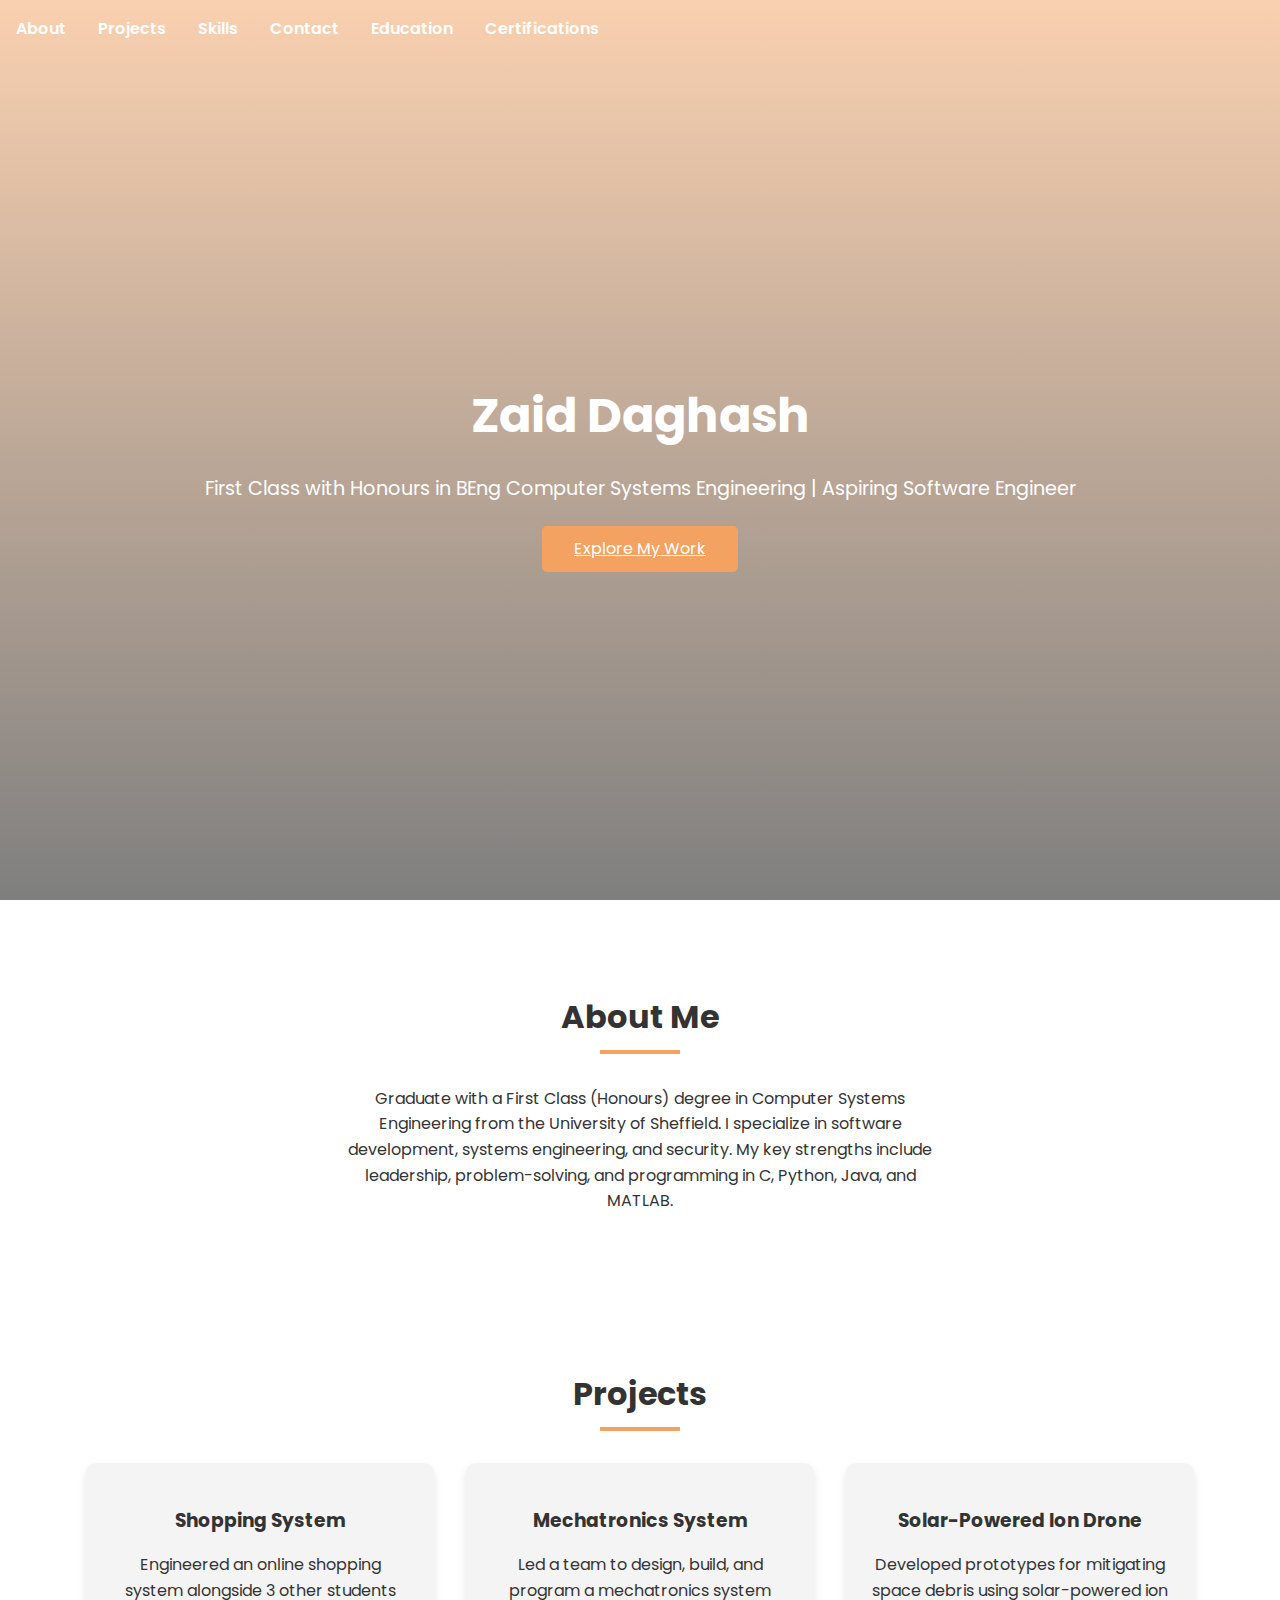
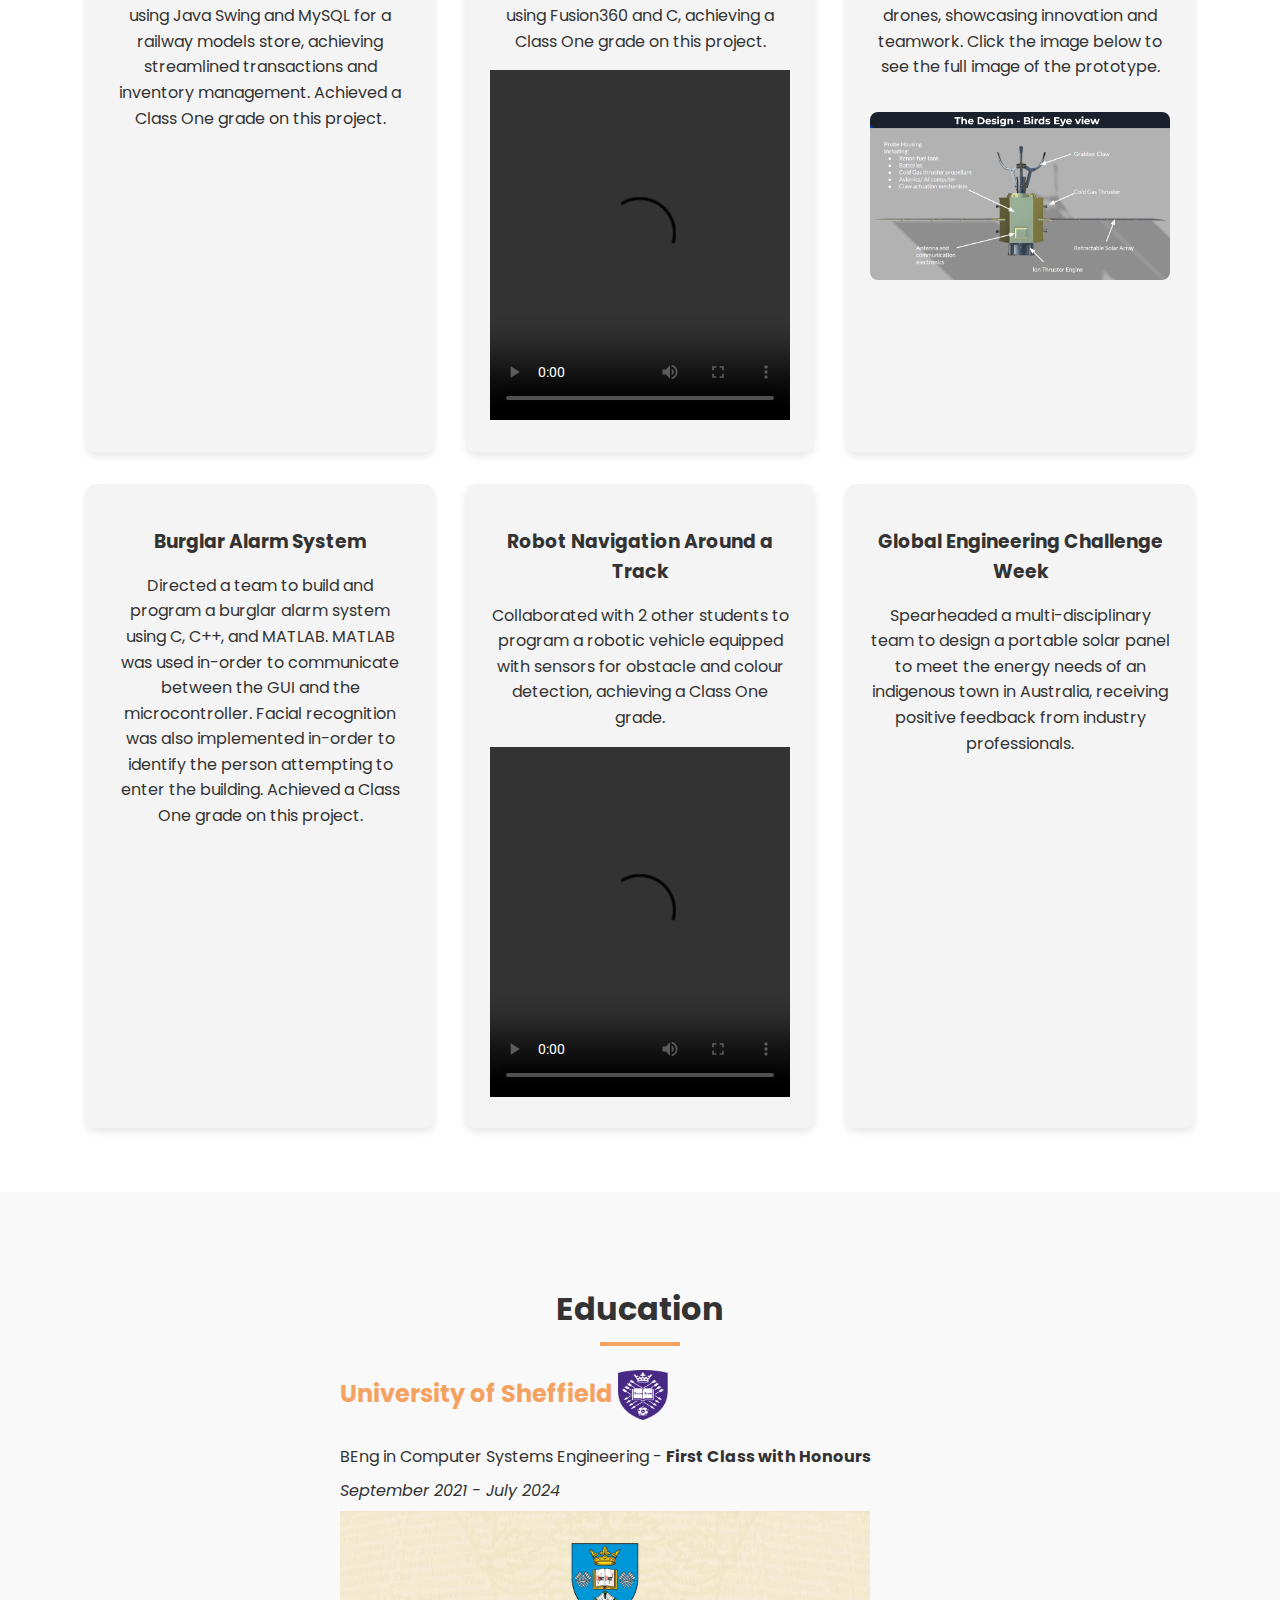
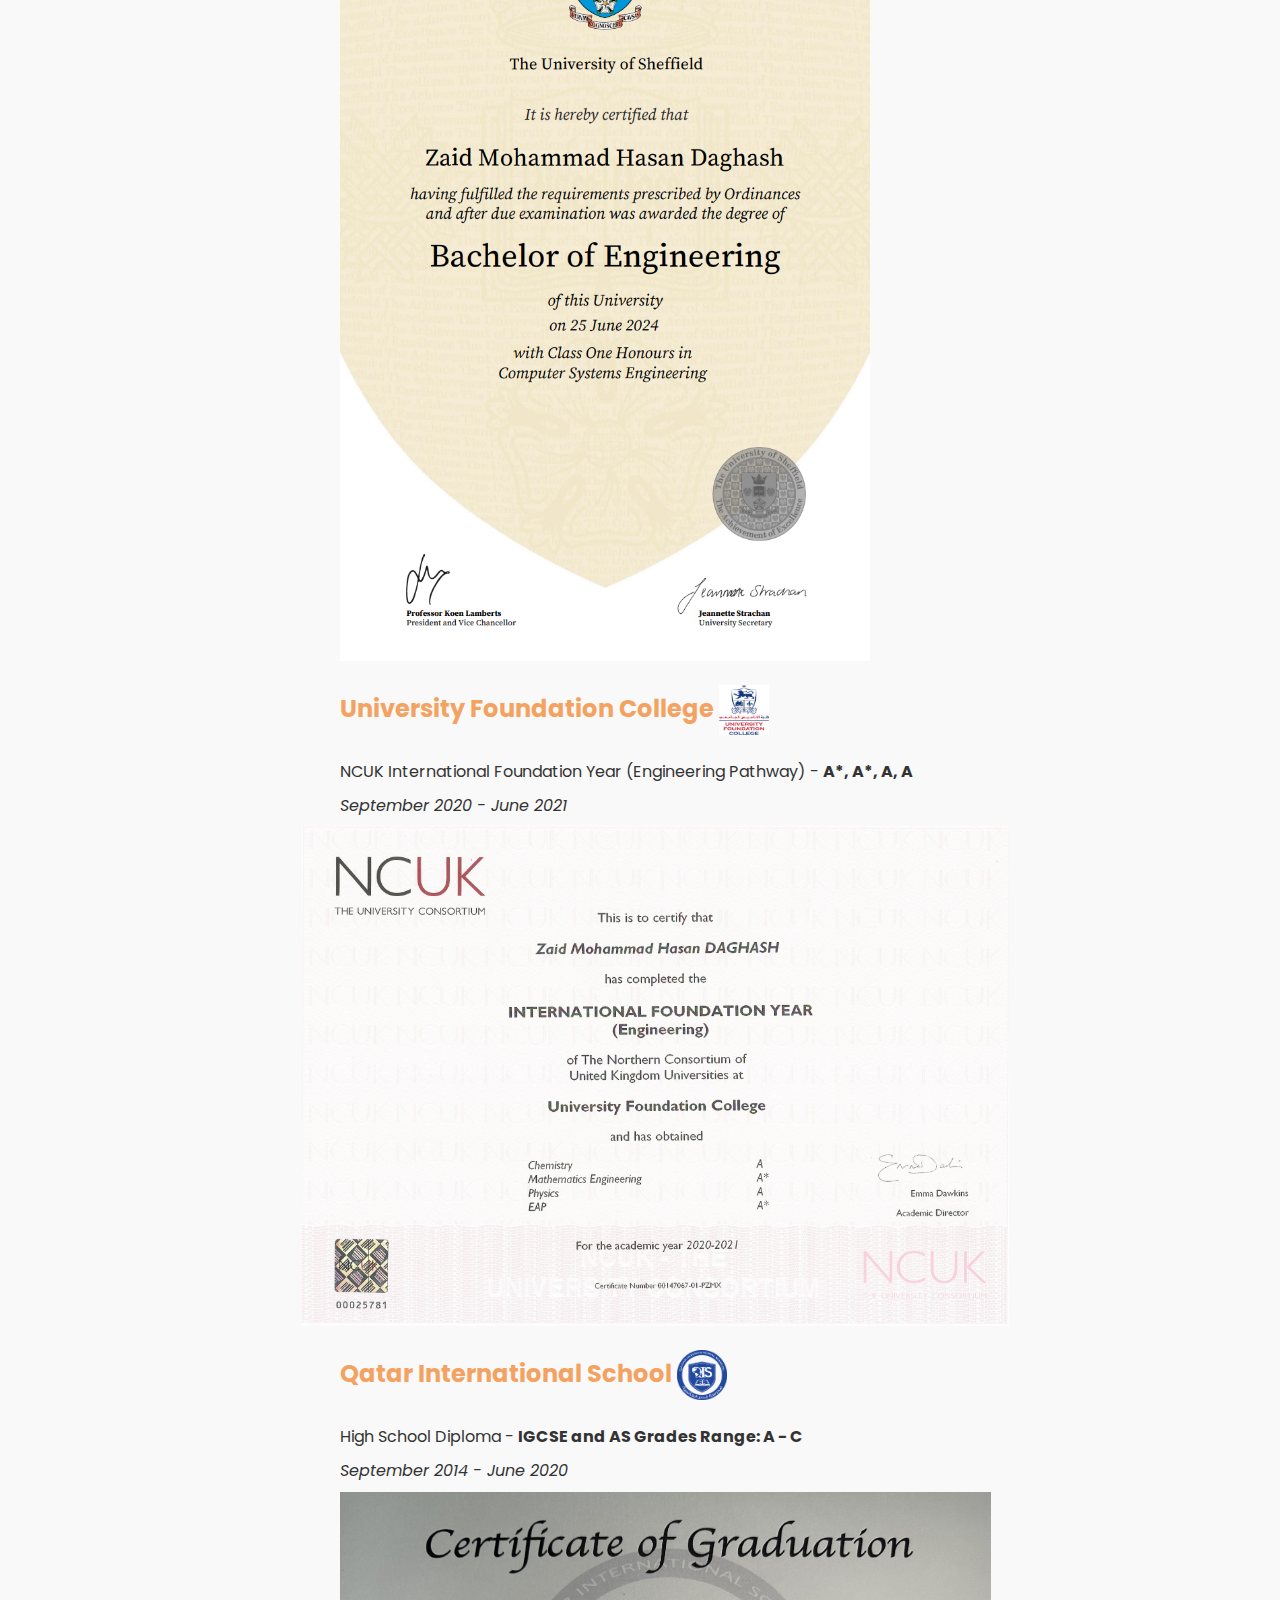
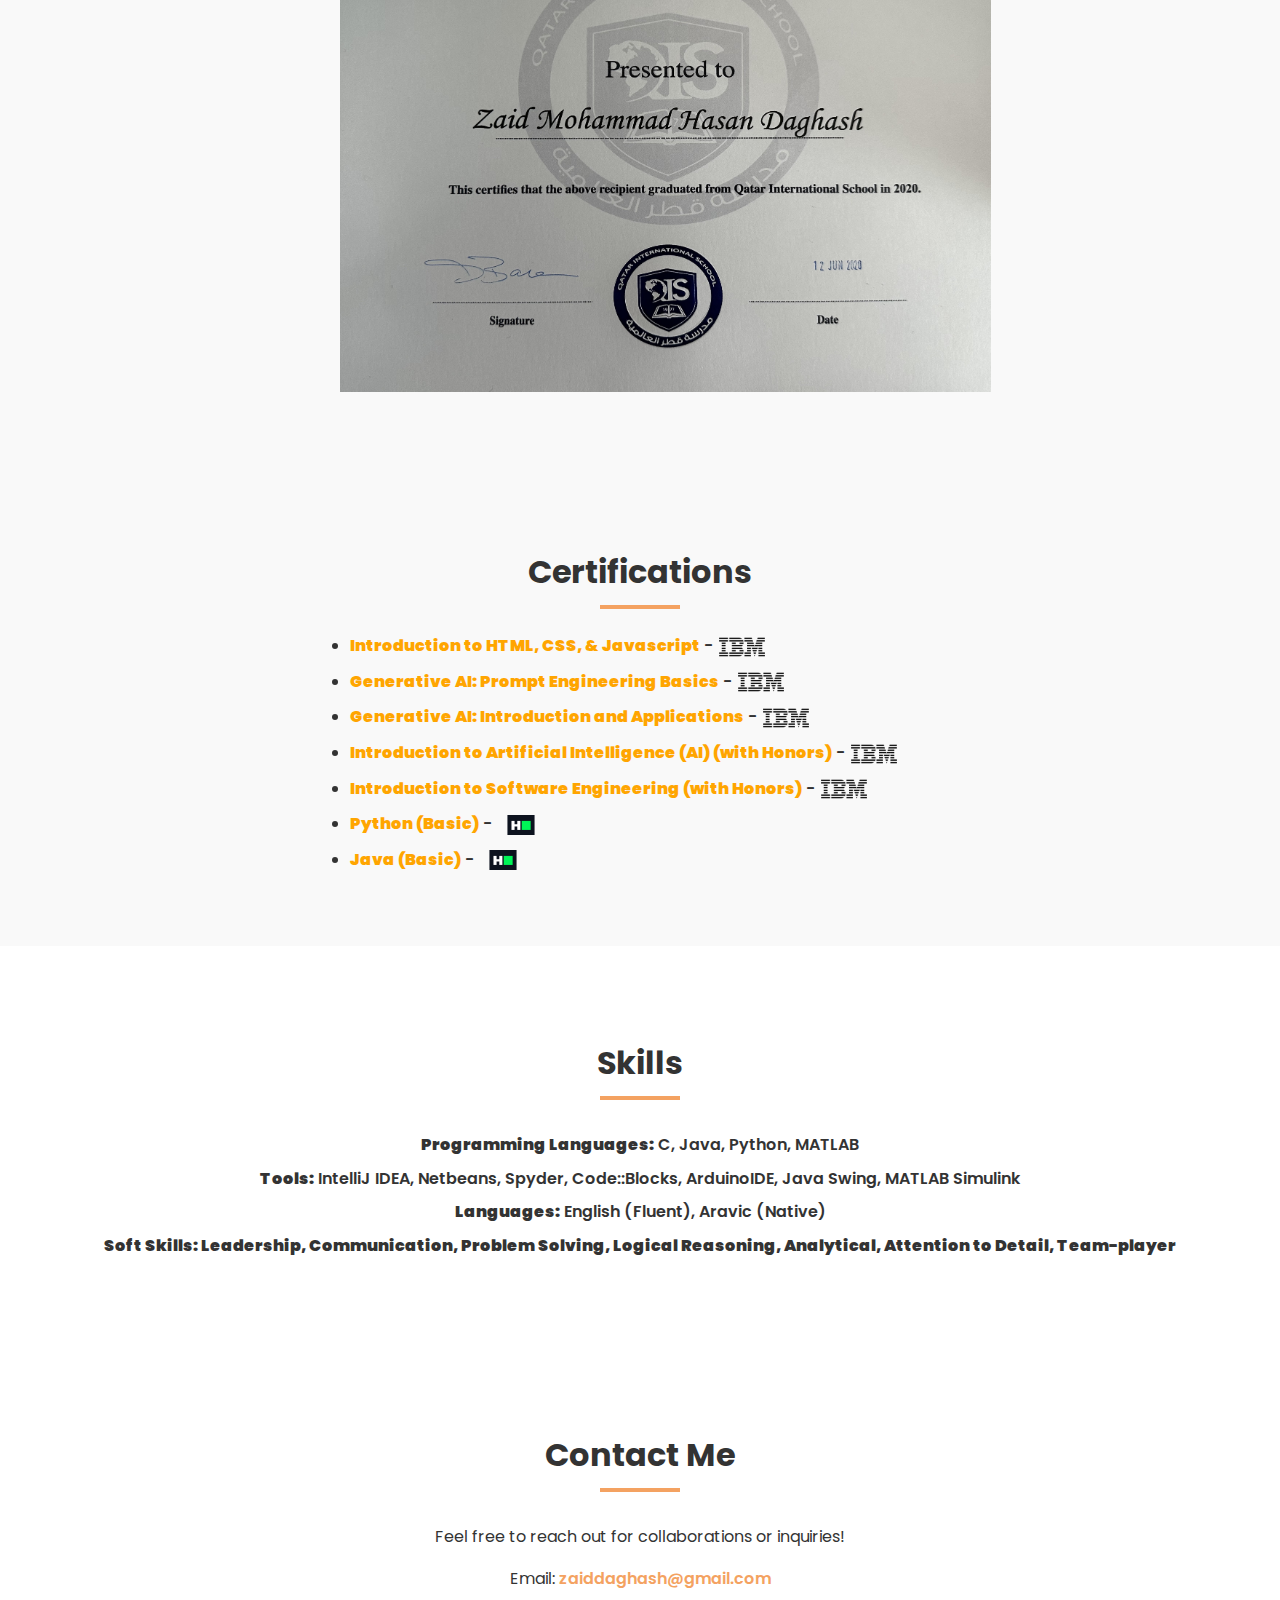
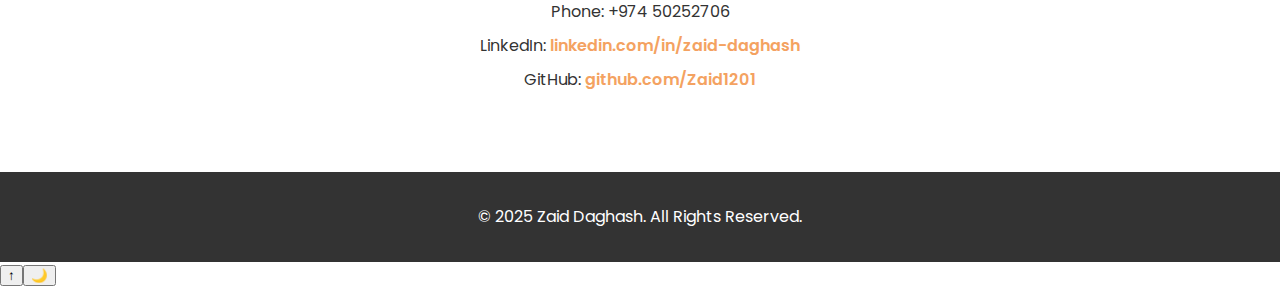
==== index.html @ 25e988d5 "Rename portfolio.html to index.html" ====
<!DOCTYPE html>
<html lang="en">
<head>
    <meta charset="UTF-8">
    <meta name="viewport" content="width=device-width, initial-scale=1.0">
    <title>Zaid Daghash - Portfolio</title>
    <link rel="stylesheet" href="styles.css">
    <script src="script.js" defer></script>
    <link href="https://fonts.googleapis.com/css2?family=Roboto:wght@400;700&family=Poppins:wght@300;600&display=swap" rel="stylesheet">
</head>
<body>
    <header class="hero">
        <nav class="navbar">
            <ul class="nav-links">
                <li><a href="#about">About</a></li>
                <li><a href="#projects">Projects</a></li>
                <li><a href="#skills">Skills</a></li>
                <li><a href="#contact">Contact</a></li>
            </ul>
        </nav>
        <div class="hero-content">
            <h2>Zaid Daghash</h2>
            <p>First Class with Honours in BEng Computer Systems Engineering | Aspiring Software Engineer</p>
            <a href="#projects" class="btn">Explore My Work</a>
        </div>
    </header>

    <section id="about" class="about">
        <h2>About Me</h2>
        <p>Graduate with a First Class (Honours) degree in Computer Systems Engineering from the University of Sheffield. I specialize in software development, systems engineering, and security. My key strengths include leadership, problem-solving, and programming in C, Python, Java, and MATLAB.</p>
    </section>

    <section id="projects" class="projects">
        <h2>Projects</h2>
        <div class="project-cards">
            <div class="card">
                <h3>Shopping System</h3>
                <p>Engineered an online shopping system alongside 3 other students using Java Swing and MySQL for a railway models store, achieving streamlined transactions and inventory management. Achieved a Class One grade on this project.</p>
            </div>
            <div class="card">
                <h3>Mechatronics System</h3>
                <p>Led a team to design, build, and program a mechatronics system using Fusion360 and C, achieving a Class One grade on this project.</p>
                <video controls width="100%">
                    <source src="IMG_4863.mp4" type="video/mp4">
                    Your browser does not support the video tag.
                </video>
            </div>
            <div class="card">
                <h3>Solar-Powered Ion Drone</h3>
                <p>Developed prototypes for mitigating space debris using solar-powered ion drones, showcasing innovation and teamwork. Click the image below to see the full image of the prototype.</p>
                <img src="Screenshot 2024-12-29 162305.png" alt="Solar Powered Ion Drone Prototype" style="width:100%; border-radius: 8px; margin-top: 1rem;" class="thumbnail" onclick="openModal(this)">
            </div>

            <!-- Modal -->
            <div id="imageModal" class="modal">
                <span class="close" onclick="closeModal()">&times;</span>
                <img class="modal-content" id="fullImage" src="">
            </div>
            <div class="card">
                <h3>Burglar Alarm System</h3>
                <p>Directed a team to build and program a burglar alarm system using C, C++, and MATLAB. MATLAB was used in-order to communicate between the GUI and the microcontroller. Facial recognition was also implemented in-order to identify the person attempting to enter the building. Achieved a Class One grade on this project.</p>
            </div>
            <div class="card">
                <h3>Robot Navigation Around a Track</h3>
                <p>Collaborated with 2 other students to program a robotic vehicle equipped with sensors for obstacle and colour detection, achieving a Class One grade.</p>
                <video controls width="100%">
                    <source src="<video controls width="100%">
                        <source src="IMG_3938.mp4" type="video/mp4">
                        Your browser does not support the video tag.
                </video>
            </div>
            <div class="card">
                <h3>Global Engineering Challenge Week</h3>
                <p>Spearheaded a multi-disciplinary team to design a portable solar panel to meet the energy needs of an indigenous town in Australia, receiving positive feedback from industry professionals.</p>
            </div>
        </div>
    </section>

    <section id="education" class="education">
        <h2>Education</h2>
        <div class="education-item">
                <h3>
                    University of Sheffield
                    <img src="Sheffield-Logo-02.png" alt="University of Sheffield Logo" class="institution-logo">
                    
                </h3>
            <p>BEng in Computer Systems Engineering - <b>First Class with Honours</b></p>
            <p><i>September 2021 - July 2024</i></p>
            <img src="grad.png" alt="University Graduation Certificate" class="uni-certificate">
        </div>
        <div class="education-item">
                <h3>
                    University Foundation College
                    <img src="UFC-Logo-1.jpg" alt="University Foundation College Logo" class="institution-logo">
                </h3>
                <p>NCUK International Foundation Year (Engineering Pathway) - <b>A*, A*, A, A</b></p>
                <p><i>September 2020 - June 2021</i></p>
                <img src="ncuk.png" alt="IFY Certificate" class="ncuk-certificate">
        </div>
        <div class="education-item">
                <h3>
                    Qatar International School
                    <img src="QIS-logo-final.webp" alt="Qatar International School Logo" class="institution-logo">
                </h3>
                <p>High School Diploma - <b>IGCSE and AS Grades Range: A - C</b></p>
                <p><i>September 2014 - June 2020</i></p>
                <img src="qis.jpg" alt="QIS Certificate" class="qis-certificate">
        </div>
    </section>
    
    <section id="certifications" class="certifications">
        <h2>Certifications</h2>
        <ul>
            <li>
                <a href = "https://coursera.org/share/90658ee42eaeaf1cc681f744c0fb9ccd" target="_blank"><strong>Introduction to HTML, CSS, & Javascript</strong></a> - <img src="ibm-logo-black-transparent.png" alt="IBM Logo" class="IBM-logo">
            </li>
            <li>
                <a href = "https://coursera.org/share/410b1c4d8c63e767a89ff7538fbd2cc8" target="_blank"><strong>Generative AI: Prompt Engineering Basics</strong></a> - <img src="ibm-logo-black-transparent.png" alt="IBM Logo" class="IBM-logo">
            </li>
            <li>
                <a href = "https://coursera.org/share/2f94f550cd2552d56b36ec9542eccfb5" target="_blank"><strong>Generative AI: Introduction and Applications</strong></a> - <img src="ibm-logo-black-transparent.png" alt="IBM Logo" class="IBM-logo">
            </li>
            <li>
                <a href = "https://coursera.org/share/df65d709e6466b0072d35d5e891d38bb" target="_blank"><strong>Introduction to Artificial Intelligence (AI) (with Honors)</strong></a> - <img src="ibm-logo-black-transparent.png" alt="IBM Logo" class="IBM-logo">
            </li>
            <li>
                <a href = "https://coursera.org/share/bcb2d96173dbce759684b3597184c9e7" target="_blank"><strong>Introduction to Software Engineering (with Honors)</strong></a> - <img src="ibm-logo-black-transparent.png" alt="IBM Logo" class="IBM-logo">
            </li>
            <li>
                <a href = "https://www.hackerrank.com/certificates/f483b4dd4fd1" target="_blank"><strong>Python (Basic)</strong></a> - <img src="hackerrank-for-developers.webp" alt="IBM Logo" class="hackerrank-logo">
            </li>
            <li>
                <a href = "https://www.hackerrank.com/certificates/29ae2bce4e4a" target="_blank"><strong>Java (Basic)</strong></a> - <img src="hackerrank-for-developers.webp" alt="IBM Logo" class="hackerrank-logo">
            </li>
        </ul>
    </section>
    
    
    <section id="skills" class="skills">
        <h2>Skills</h2>
        <ul>
            <li><strong>Programming Languages:</strong> C, Java, Python, MATLAB</li>
            <li><strong>Tools:</strong> IntelliJ IDEA, Netbeans, Spyder, Code::Blocks, ArduinoIDE, Java Swing, MATLAB Simulink</li>
            <li><strong>Languages:</strong> English (Fluent), Aravic (Native)</li>
            <li><strong>Soft Skills: Leadership, Communication, Problem Solving, Logical Reasoning, Analytical, Attention to Detail, Team-player</strong></li>
        </ul>
    </section>

    <section id="contact" class="contact">
        <h2>Contact Me</h2>
        <p>Feel free to reach out for collaborations or inquiries!</p>
        <ul>
            <li>Email: <a href="mailto:zaiddaghash@gmail.com">zaiddaghash@gmail.com</a></li>
            <li>Phone: +974 50252706</li>
            <li>LinkedIn: <a href="https://www.linkedin.com/in/zaid-daghash" target="_blank">linkedin.com/in/zaid-daghash</a></li>
            <li>GitHub: <a href="https://github.com/Zaid1201/University-Projects" target="_blank">github.com/Zaid1201</a></li>
        </ul>
    </section>

    <footer class="footer">
        <p>&copy; 2025 Zaid Daghash. All Rights Reserved.</p>
    </footer>
</body>
</html>
---- styles.css ----
/* styles.css */
body {
    margin: 0;
    font-family: 'Poppins', sans-serif;
    line-height: 1.6;
    color: #333333;
}

header.hero {
    background: linear-gradient(rgba(244, 162, 97, 0.5), rgba(0, 0, 0, 0.5)), url('https://source.unsplash.com/random/1600x900') center/cover;
    height: 100vh;
    color: #fff;
    text-align: center;
    display: flex;
    flex-direction: column;
    justify-content: center;
    align-items: center;
}

.navbar {
    position: absolute;
    top: 0;
    width: 100%;
    display: flex;
    justify-content: space-between;
    padding: 1rem 3rem;
    align-items: center;
    text-align: center;
}

.nav-links {
    list-style: none;
    display: flex;
    padding: 0;
    margin: 0;
}

.nav-links li {
    margin: 0 1rem;
}

.nav-links a {
    text-decoration: none;
    color: #fff;
    font-weight: 600;
    transition: color 0.3s;
}

.nav-links a:hover {
    color: #f4a261;
}

.hero-content h2 {
    font-size: 3rem;
    margin-bottom: 1rem;
}

.hero-content p {
    font-size: 1.2rem;
    margin-bottom: 2rem;
}

.btn {
    padding: 0.7rem 2rem;
    background: #f4a261;
    color: #fff;
    border: none;
    border-radius: 5px;
    font-size: 1rem;
    cursor: pointer;
    transition: background 0.3s;
}

.btn:hover {
    background: #e76f51;
}

section {
    padding: 4rem 2rem;
    text-align: center;
}

section h2 {
    font-size: 2rem;
    margin-bottom: 2rem;
    position: relative;
}

section h2::after {
    content: '';
    display: block;
    width: 80px;
    height: 4px;
    background: #f4a261;
    margin: 0.5rem auto;
}

.about p {
    max-width: 600px;
    margin: 0 auto;
}

.project-cards {
    display: flex;
    flex-wrap: wrap;
    justify-content: center;
    gap: 2rem;
}

.card {
    background: #f4f4f4;
    border-radius: 10px;
    box-shadow: 0 4px 8px rgba(0, 0, 0, 0.1);
    padding: 1.5rem;
    max-width: 300px;
    transition: transform 0.3s;
}

.card:hover {
    transform: translateY(-10px);
}

.card h3 {
    margin-bottom: 1rem;
}

.card video {
    height: 350px; /* Adjust the height as needed */
    width: 300px;   /* Keeps the aspect ratio intact */
}

.skills ul {
    list-style: none;
    padding: 0;
}

.skills li {
    margin: 0.5rem 0;
    font-weight: 600;
}

.contact ul {
    list-style: none;
    padding: 0;
    margin-top: 1rem;
}

.contact li {
    margin: 0.5rem 0;
}

.contact a {
    text-decoration: none;
    color: #f4a261;
    font-weight: 600;
    transition: color 0.3s;
}

.contact a:hover {
    color: #e76f51;
}

footer.footer {
    background: #333;
    color: #fff;
    text-align: center;
    padding: 1rem;
}

.modal {
    display: none; /* Hidden by default */
    position: fixed;
    z-index: 1000;
    left: 0;
    top: 0;
    width: 100%;
    height: 100%;
    background-color: rgba(0, 0, 0, 0.8); /* Semi-transparent black background */
    justify-content: center; /* Center horizontally */
    align-items: center; /* Center vertically */
    /*display: flex; /* Flexbox for centering */
    flex-direction: column; /* Optional: Centers vertically when there are multiple children */
}

.modal-content {
    display: block;
    max-width: 90%; /* Scale the image to fit within the viewport */
    max-height: 90%; /* Prevent overflow vertically */
    border-radius: 10px; /* Rounded corners */
    box-shadow: 0 4px 10px rgba(0, 0, 0, 0.8); /* Add a shadow for better visibility */
    margin: 0 auto; /* Ensure no external margin conflicts */
    text-align: center; /* Align image in case text styles apply */
}


.modal .close {
    position: absolute;
    top: 20px;
    right: 35px;
    color: #fff;
    font-size: 40px;
    font-weight: bold;
    cursor: pointer;
}

.modal .close:hover,
.modal .close:focus {
    color: #bbb;
}

/* Education Section */
.education, .certifications {
    background: #f9f9f9;
    padding: 4rem 2rem;
    text-align: center;
}

.education h2, .certifications h2 {
    font-size: 2rem;
    margin-bottom: 1.5rem;
    position: relative;
}

.education h2::after, .certifications h2::after {
    content: '';
    display: block;
    width: 80px;
    height: 4px;
    background: #f4a261;
    margin: 0.5rem auto;
}

.education-item, .certifications ul {
    max-width: 600px;
    margin: 0 auto;
    text-align: left;
}

.education-item h3 {
    font-size: 1.5rem;
    color: #f4a261;
}

.education-item p {
    margin: 0.5rem 0;
}

.certifications ul {
    list-style: none;
    padding: 0;
}

.certifications li {
    margin: 0.5rem 0;
    font-weight: 600;
}

.institution-logo {
    width: 50px; /* Adjust size as needed */
    height: 50px;
    vertical-align: middle; /* Align logo with text */
    margin-right: 10px; /* Space between logo and text */
    
}

.IBM-logo {
    width: 50px; /* Adjust size as needed */
    height: 20px;
    vertical-align: middle; /* Align logo with text */
    margin-right: 10px; /* Space between logo and text */
    
}

.hackerrank-logo {
    width: 50px; /* Adjust size as needed */
    height: 20px;
    vertical-align: middle; /* Align logo with text */
    margin-right: 10px; /* Space between logo and text */
    
}

/* Change link color to orange */
.certifications a {
    color: orange;
    text-decoration: none; /* Optional: Remove underline */
}

/* Optional: Change link color on hover */
.certifications a:hover {
    color: darkorange; /* Slightly darker orange on hover */
    text-decoration: underline; /* Optional: Add underline on hover */
}

.certifications ul {
    list-style-type: disc; /* Use disc bullets */
    padding-left: 20px; /* Add padding to align the bullets */
    margin: 0 auto; /* Center align the list */
    text-align: left; /* Align text to the left */
}

.certifications li {
    margin-bottom: 10px; /* Add space between items */
}

.uni-certificate {
    width: 750x; /* Adjust size as needed */
    height: 750px;
    vertical-align: middle; /* Align logo with text */
}

.ncuk-certificate {
    width: 500x; /* Adjust size as needed */
    height: 500px;
    vertical-align: middle; /* Align logo with text */
    margin-left: -1cm;
}

.qis-certificate {
    width: 500x; /* Adjust size as needed */
    height: 500px;
    vertical-align: middle; /* Align logo with text */
    margin-left: 0cm;
}
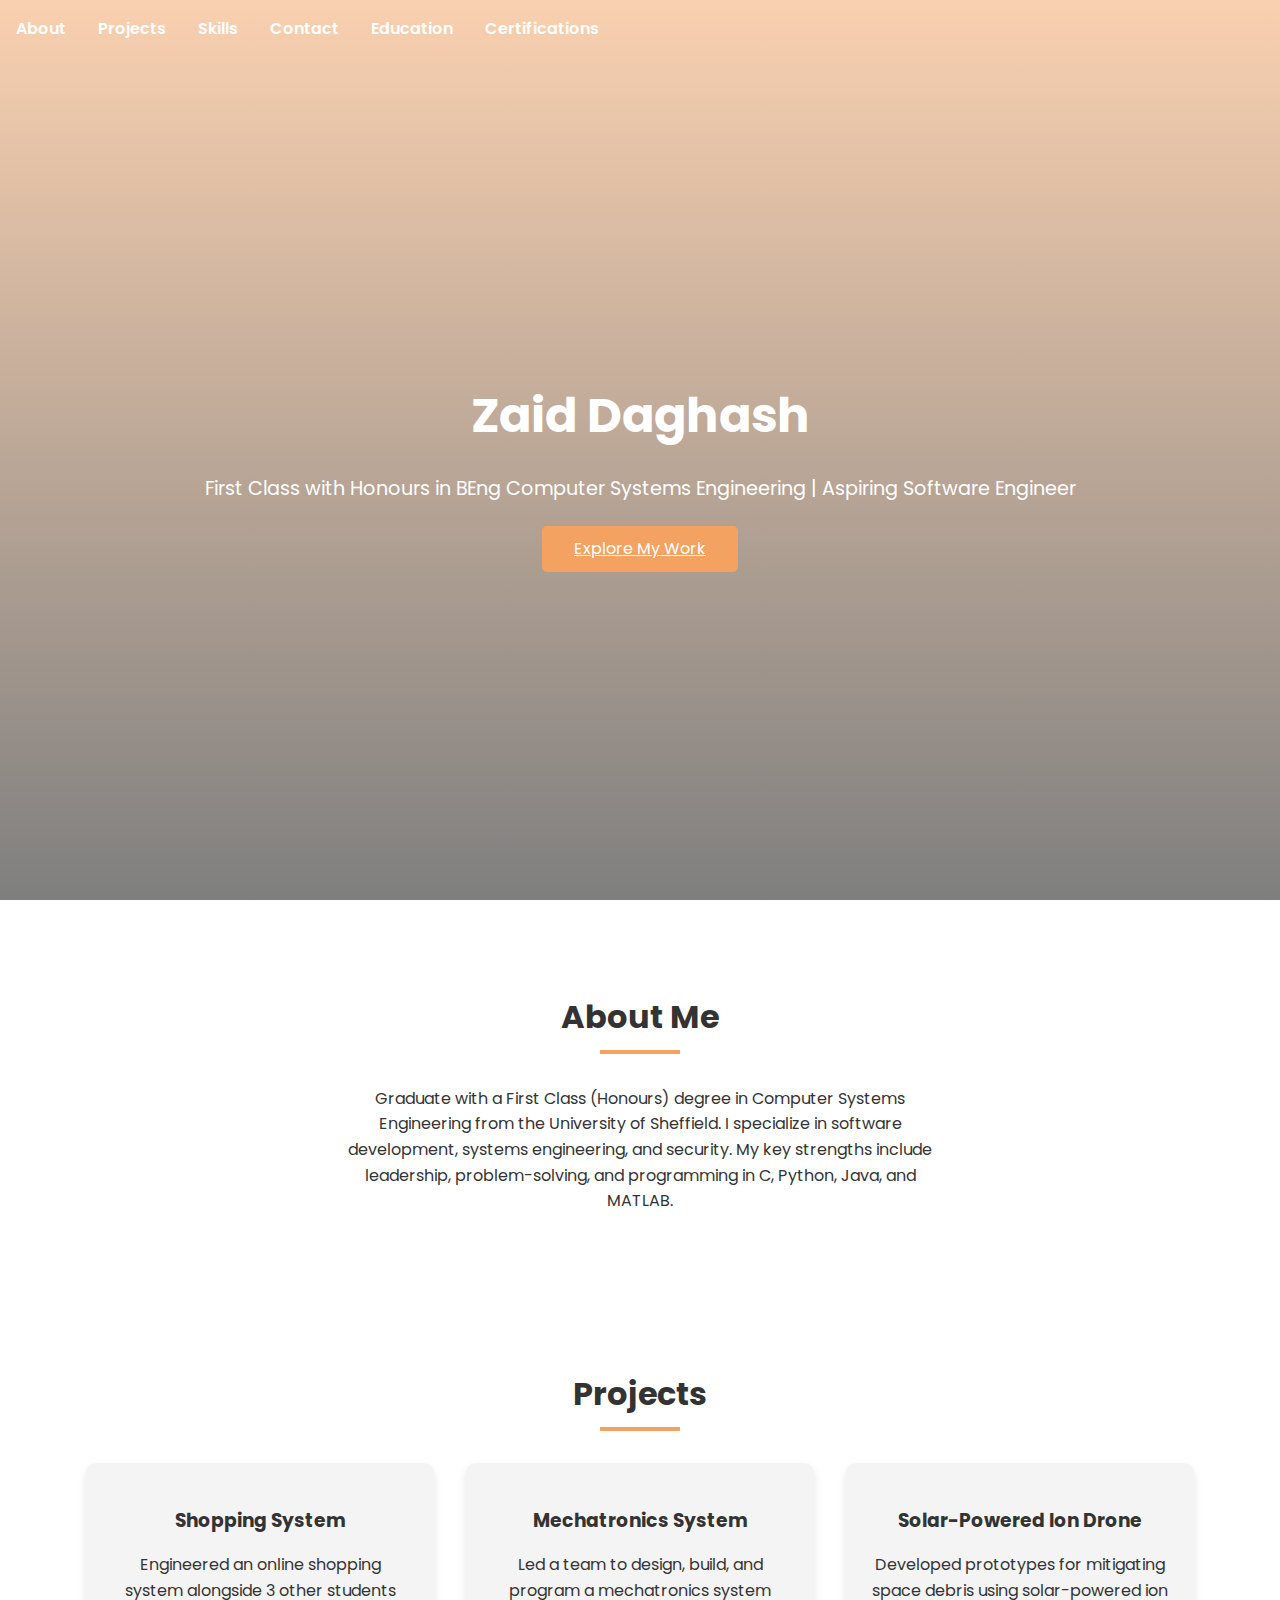
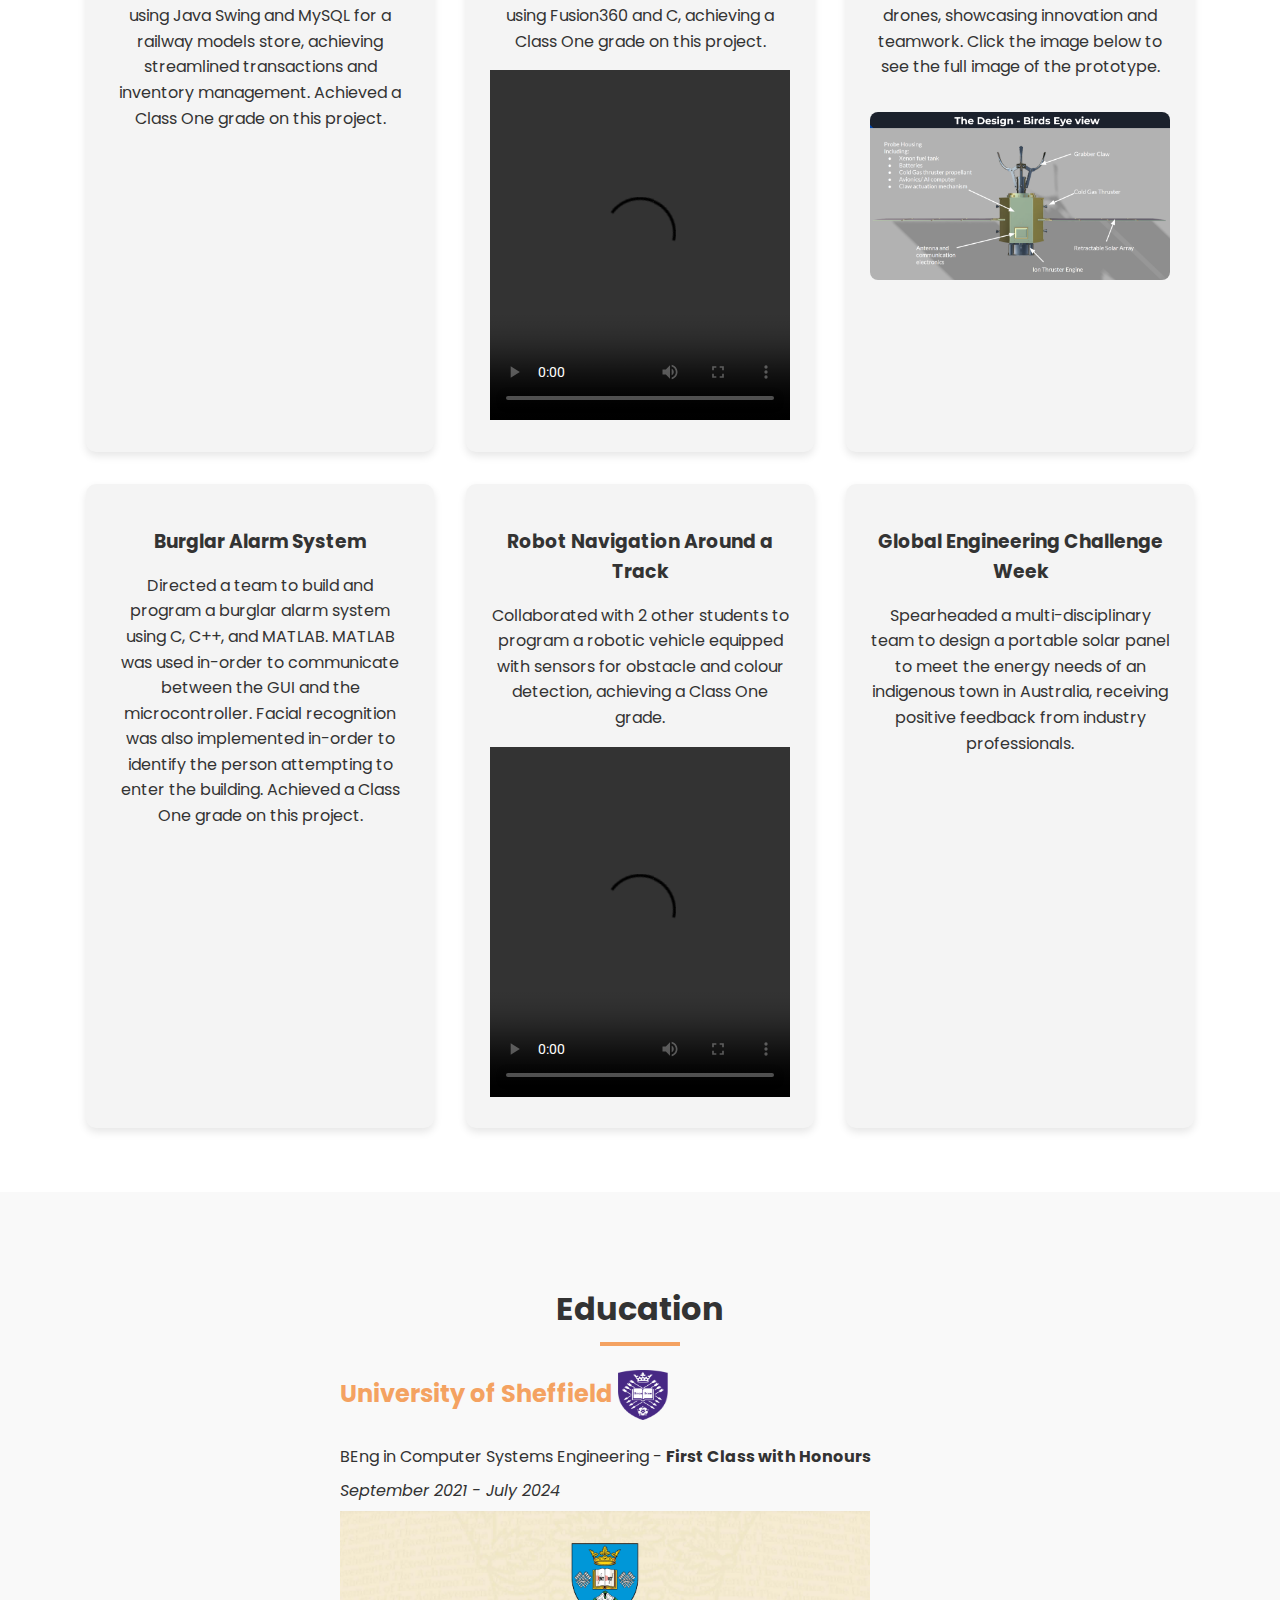
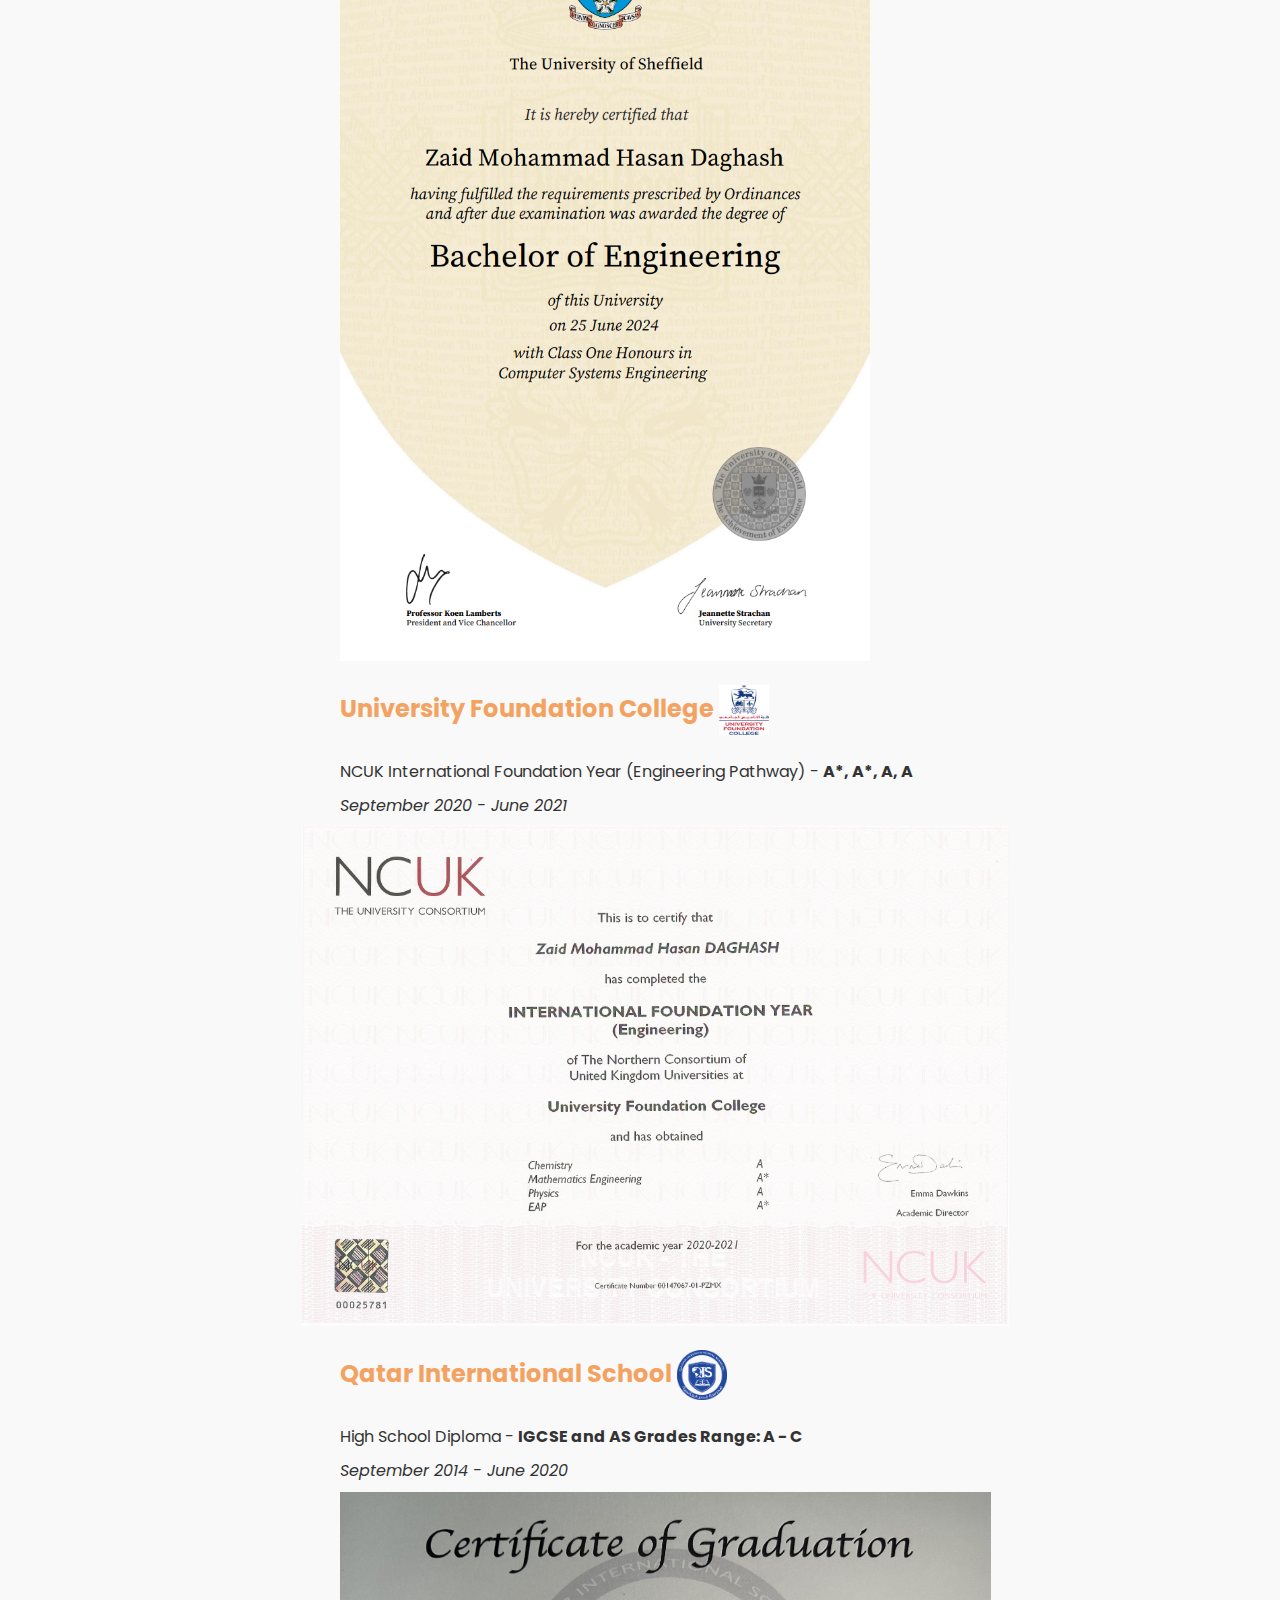
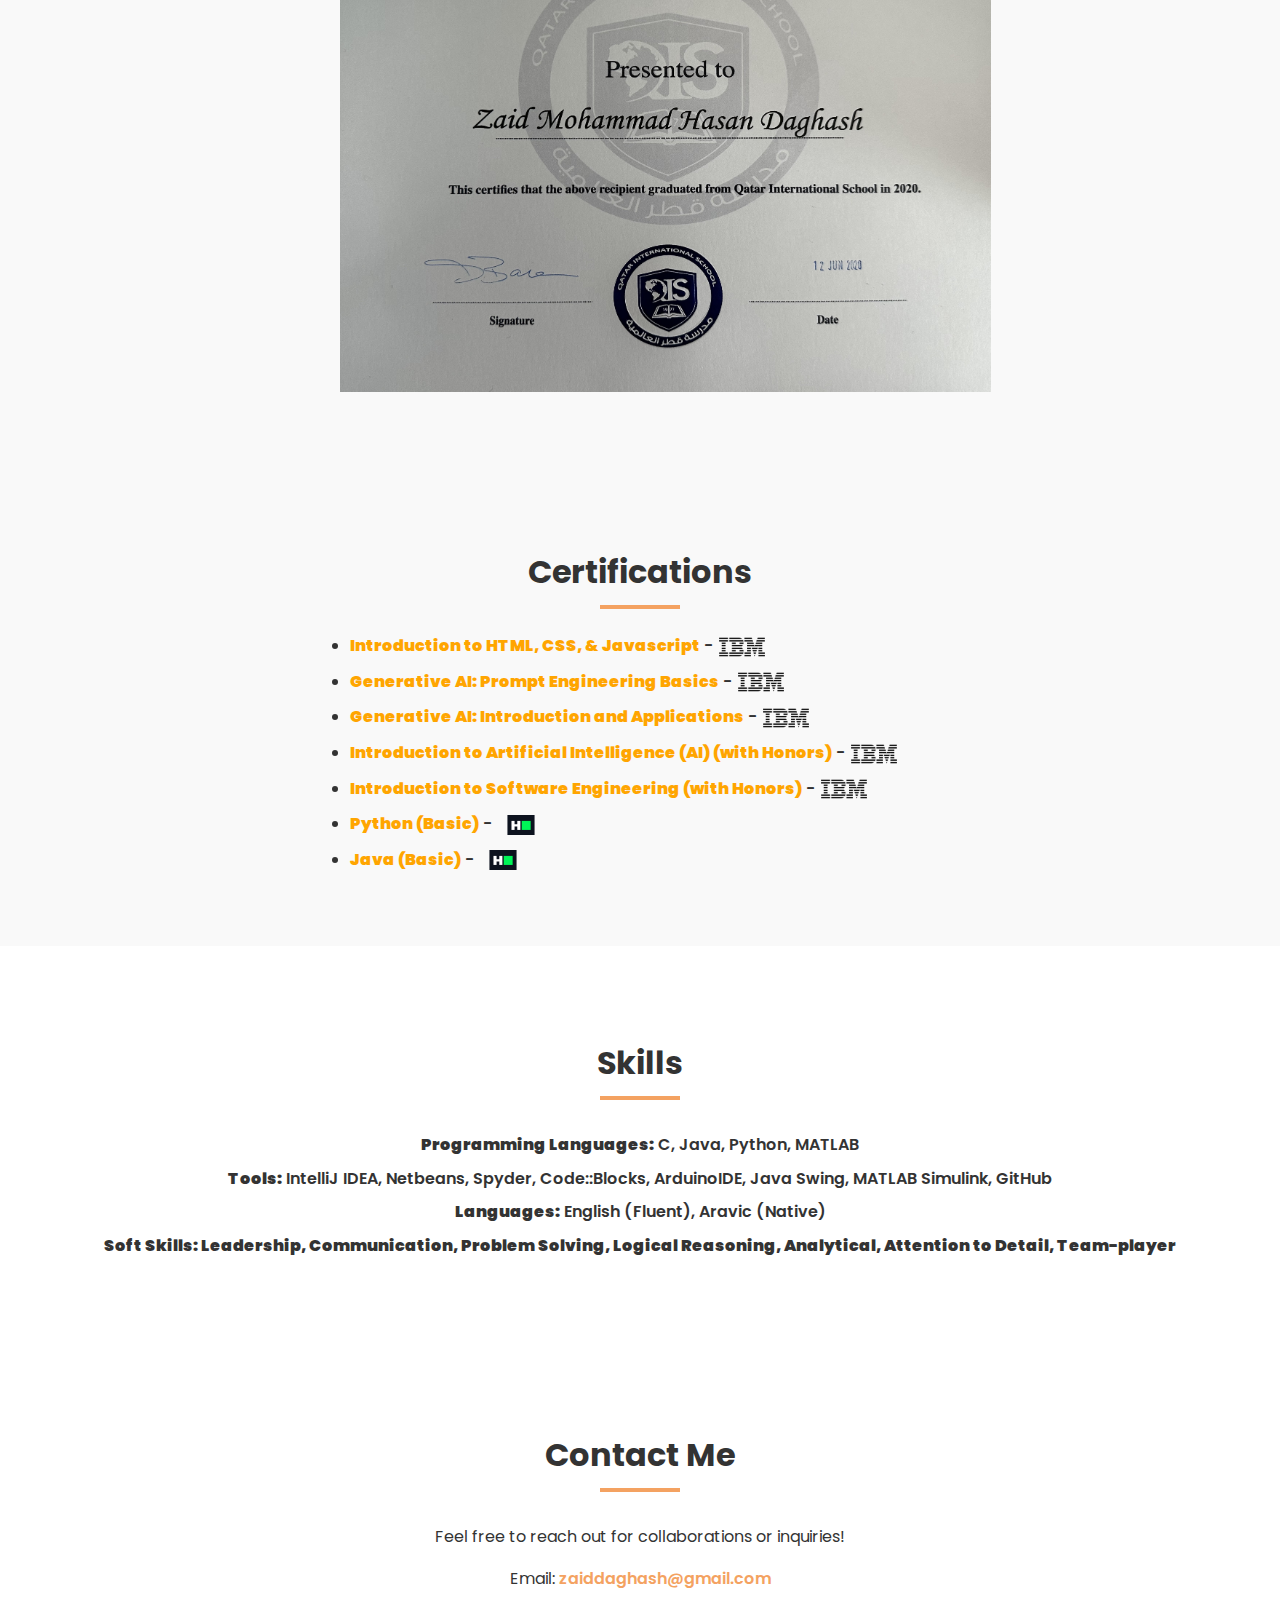
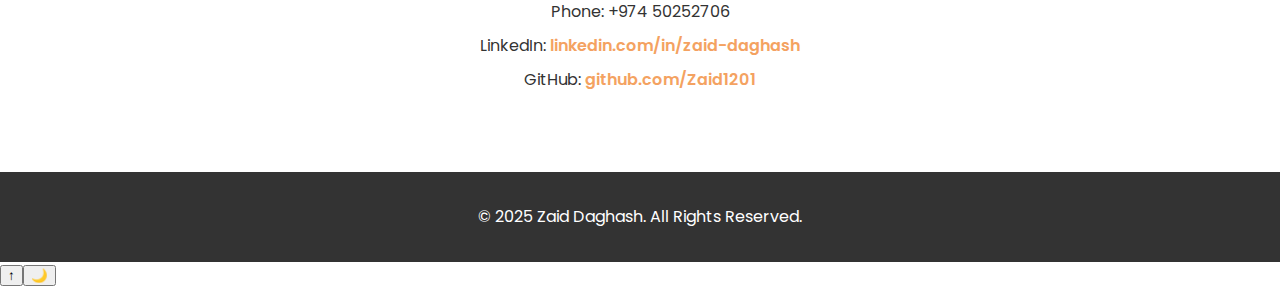
==== commit da95c8ef: "added githib as part of tools in the skills section" ====
--- a/index.html
+++ b/index.html
@@ -140,7 +140,7 @@
         <h2>Skills</h2>
         <ul>
             <li><strong>Programming Languages:</strong> C, Java, Python, MATLAB</li>
-            <li><strong>Tools:</strong> IntelliJ IDEA, Netbeans, Spyder, Code::Blocks, ArduinoIDE, Java Swing, MATLAB Simulink</li>
+            <li><strong>Tools:</strong> IntelliJ IDEA, Netbeans, Spyder, Code::Blocks, ArduinoIDE, Java Swing, MATLAB Simulink, GitHub</li>
             <li><strong>Languages:</strong> English (Fluent), Aravic (Native)</li>
             <li><strong>Soft Skills: Leadership, Communication, Problem Solving, Logical Reasoning, Analytical, Attention to Detail, Team-player</strong></li>
         </ul>
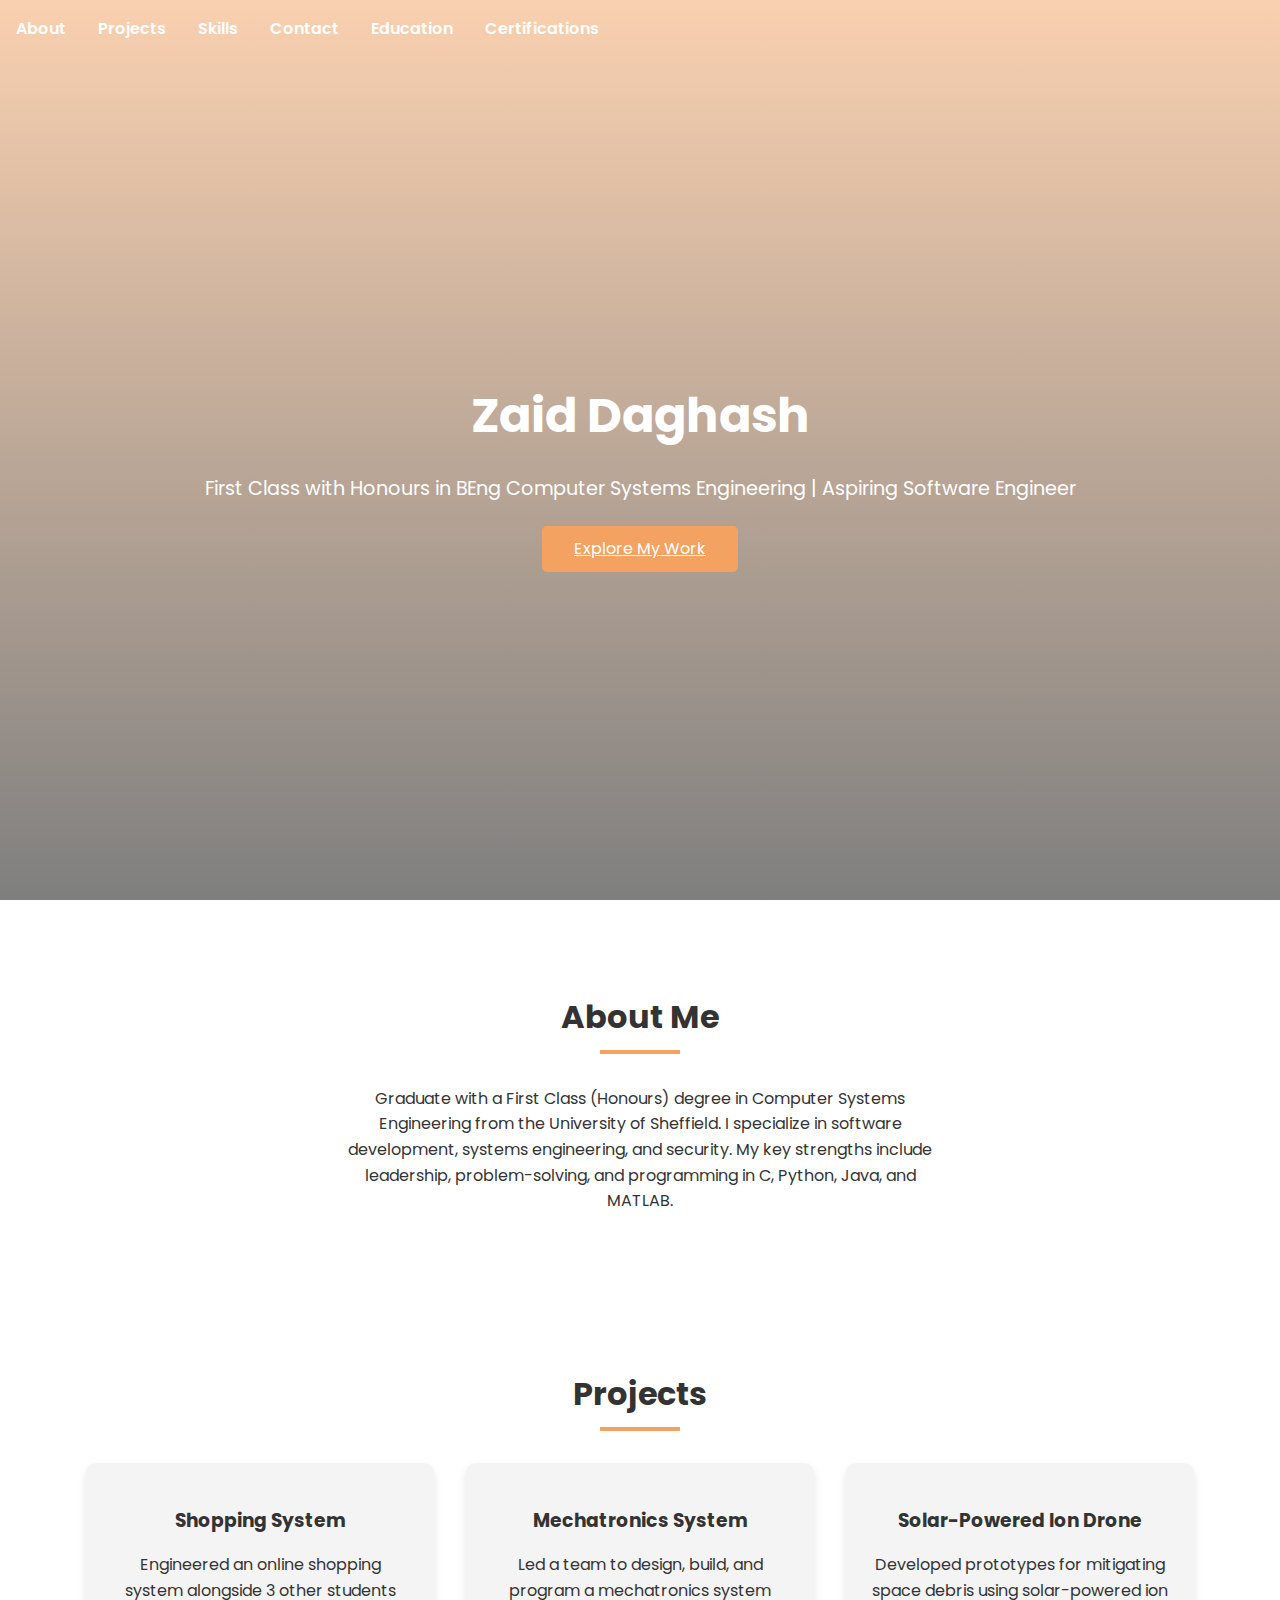
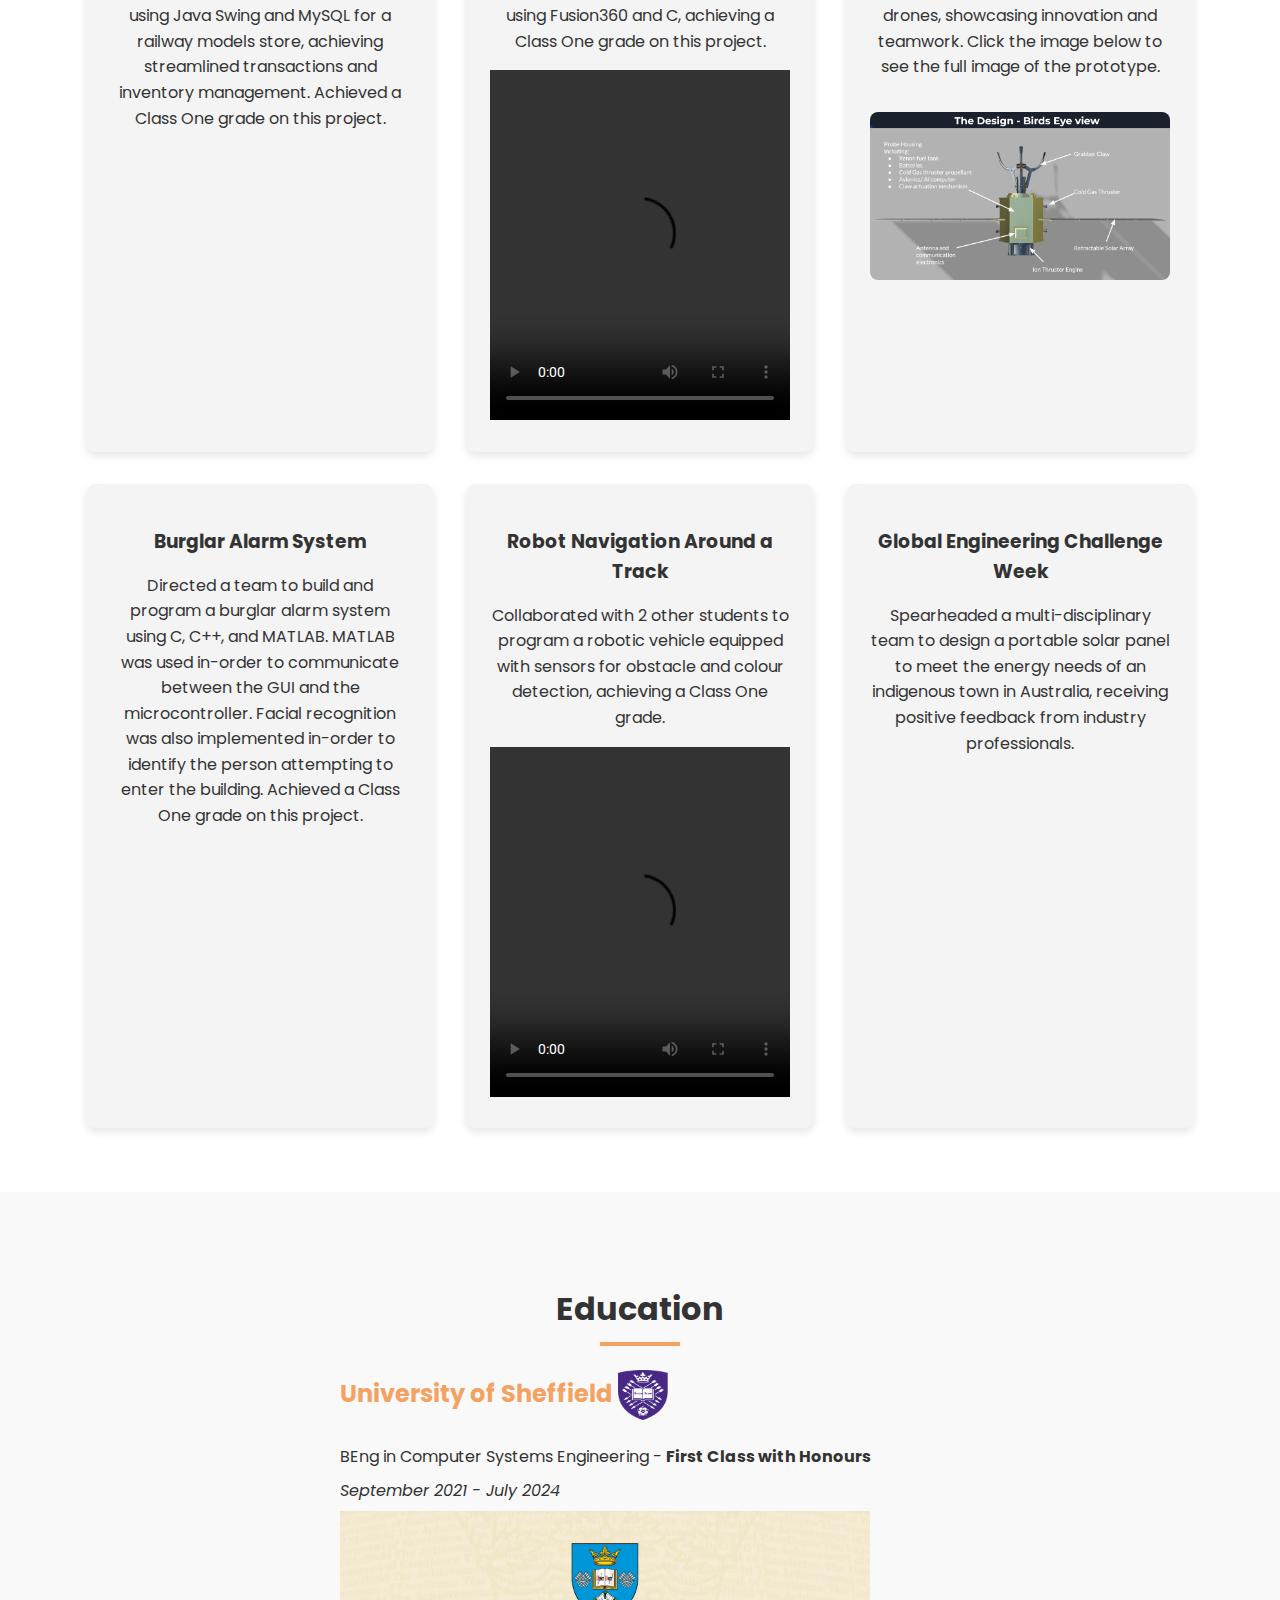
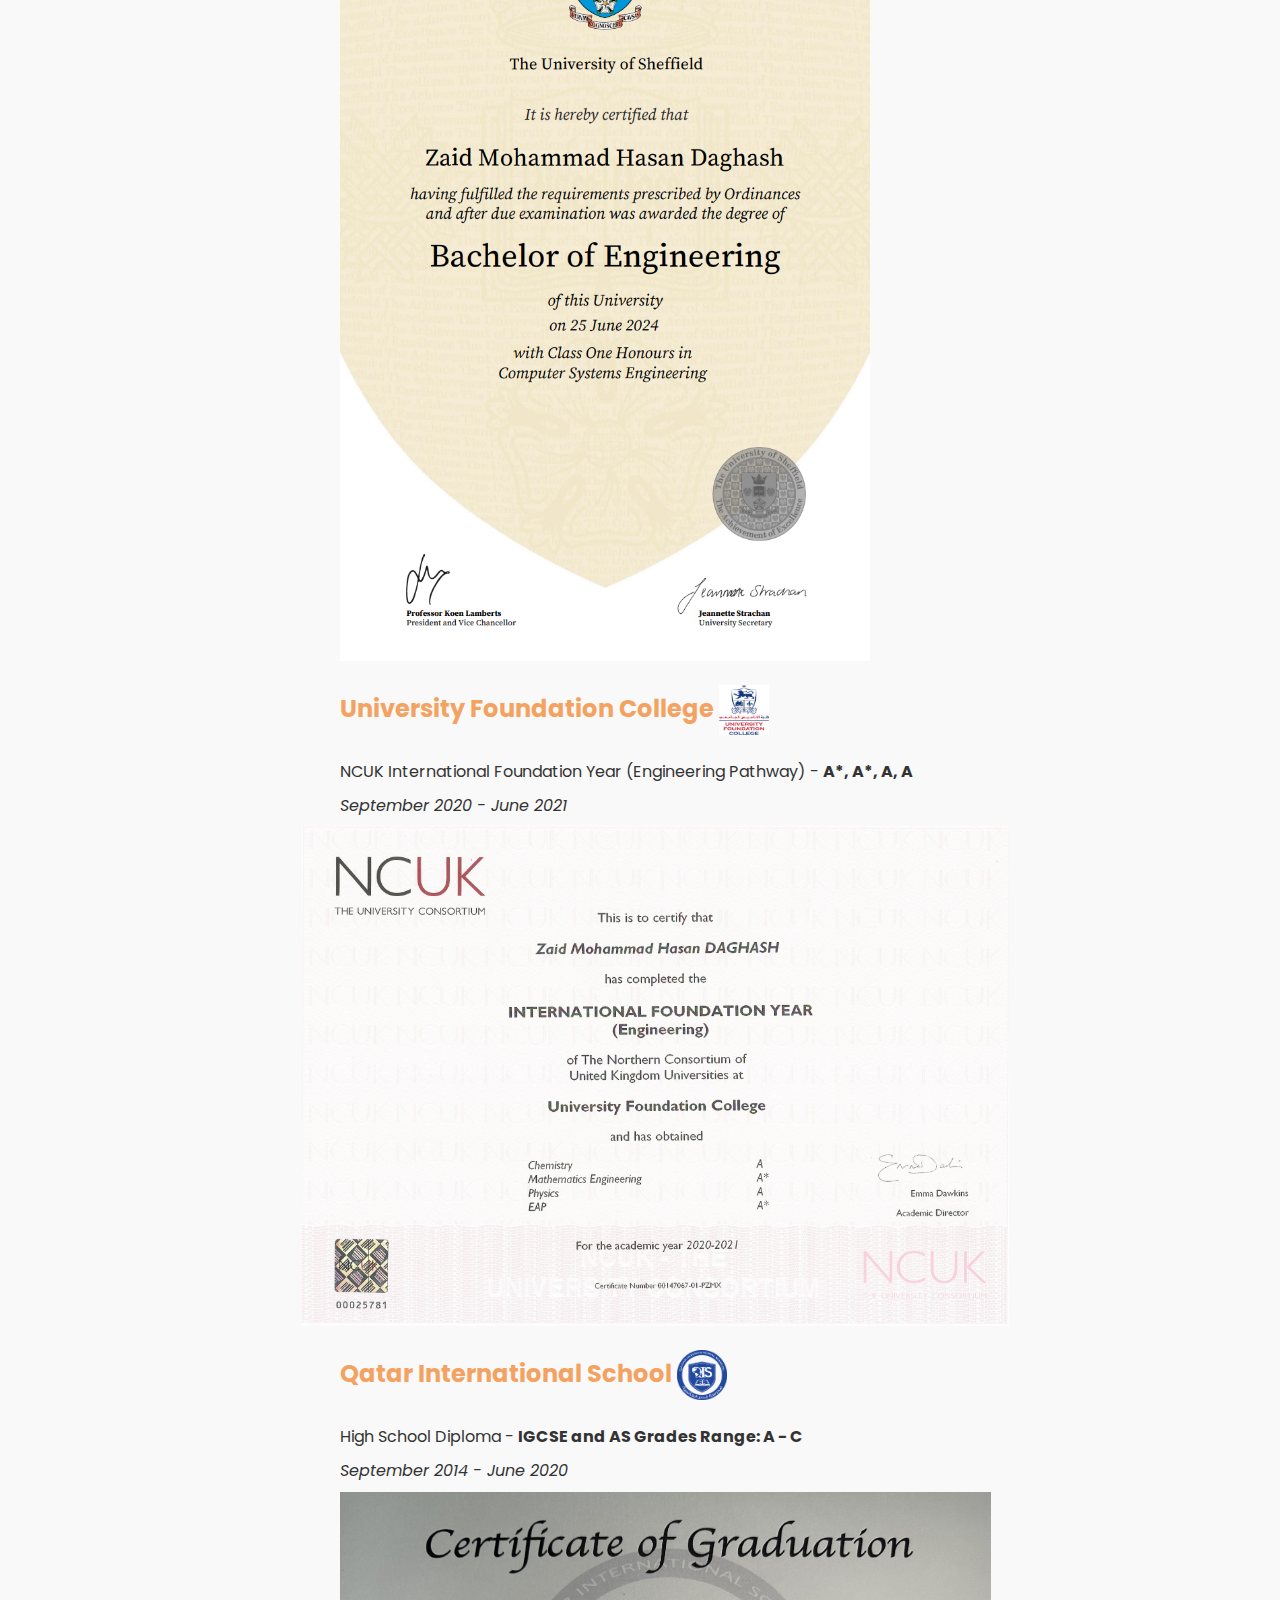
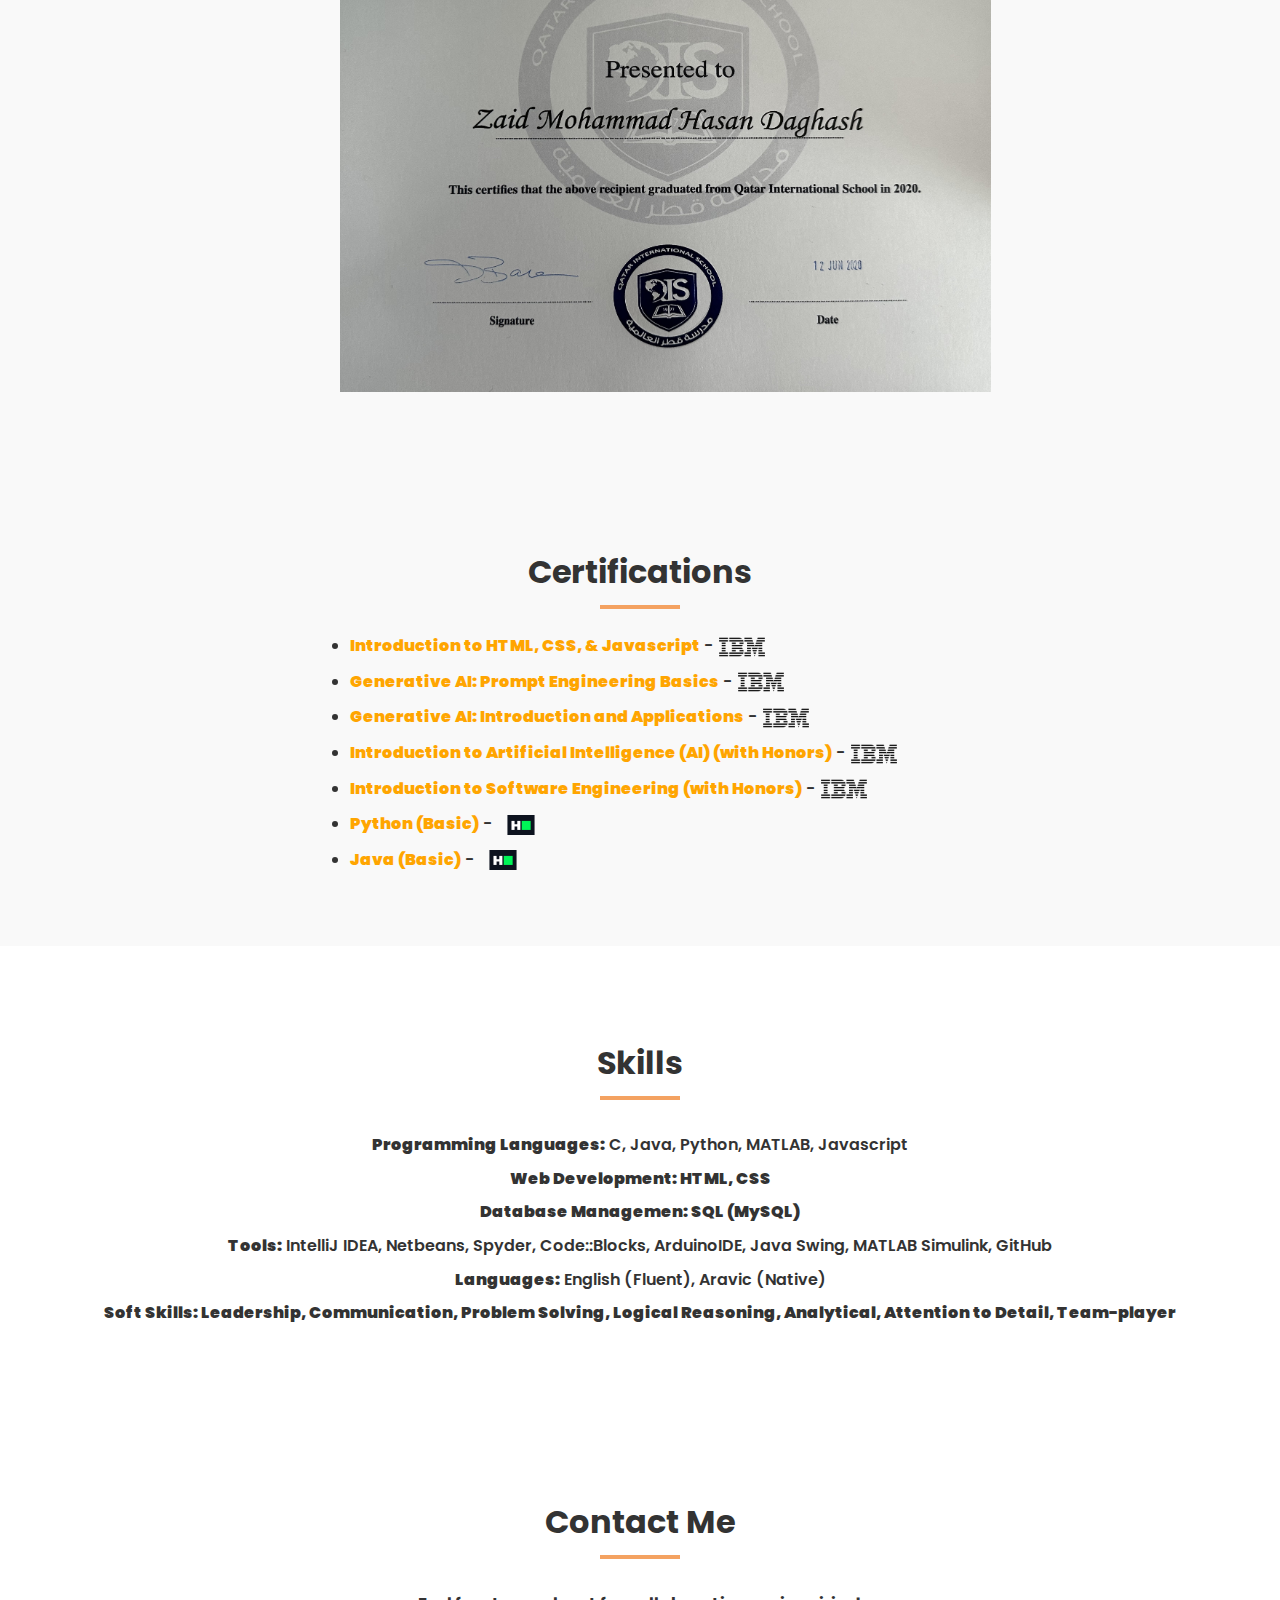
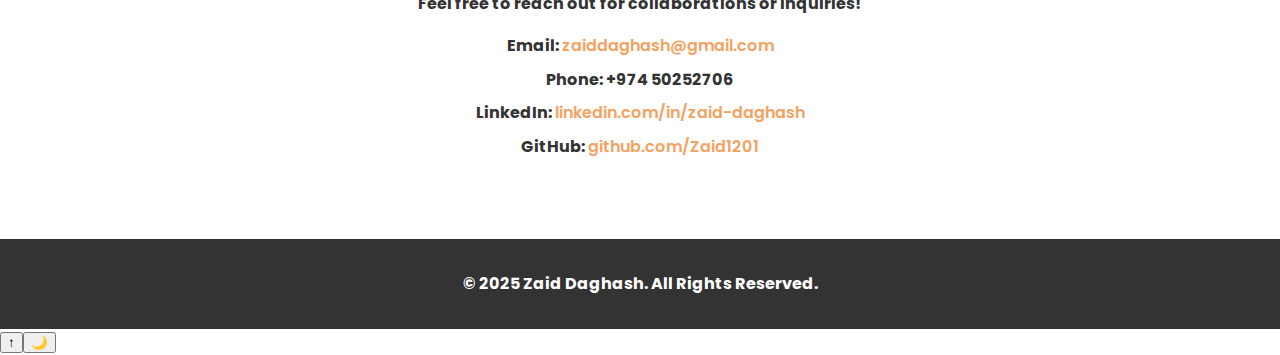
==== commit 39820092: "Made sure the index.html file is up to date" ====
--- a/index.html
+++ b/index.html
@@ -139,7 +139,9 @@
     <section id="skills" class="skills">
         <h2>Skills</h2>
         <ul>
-            <li><strong>Programming Languages:</strong> C, Java, Python, MATLAB</li>
+            <li><strong>Programming Languages:</strong> C, Java, Python, MATLAB, Javascript</li>
+            <li><strong>Web Development: HTML, CSS</strong</li>
+            <li><strong>Database Managemen:</strong> SQL (MySQL)</li>
             <li><strong>Tools:</strong> IntelliJ IDEA, Netbeans, Spyder, Code::Blocks, ArduinoIDE, Java Swing, MATLAB Simulink, GitHub</li>
             <li><strong>Languages:</strong> English (Fluent), Aravic (Native)</li>
             <li><strong>Soft Skills: Leadership, Communication, Problem Solving, Logical Reasoning, Analytical, Attention to Detail, Team-player</strong></li>
